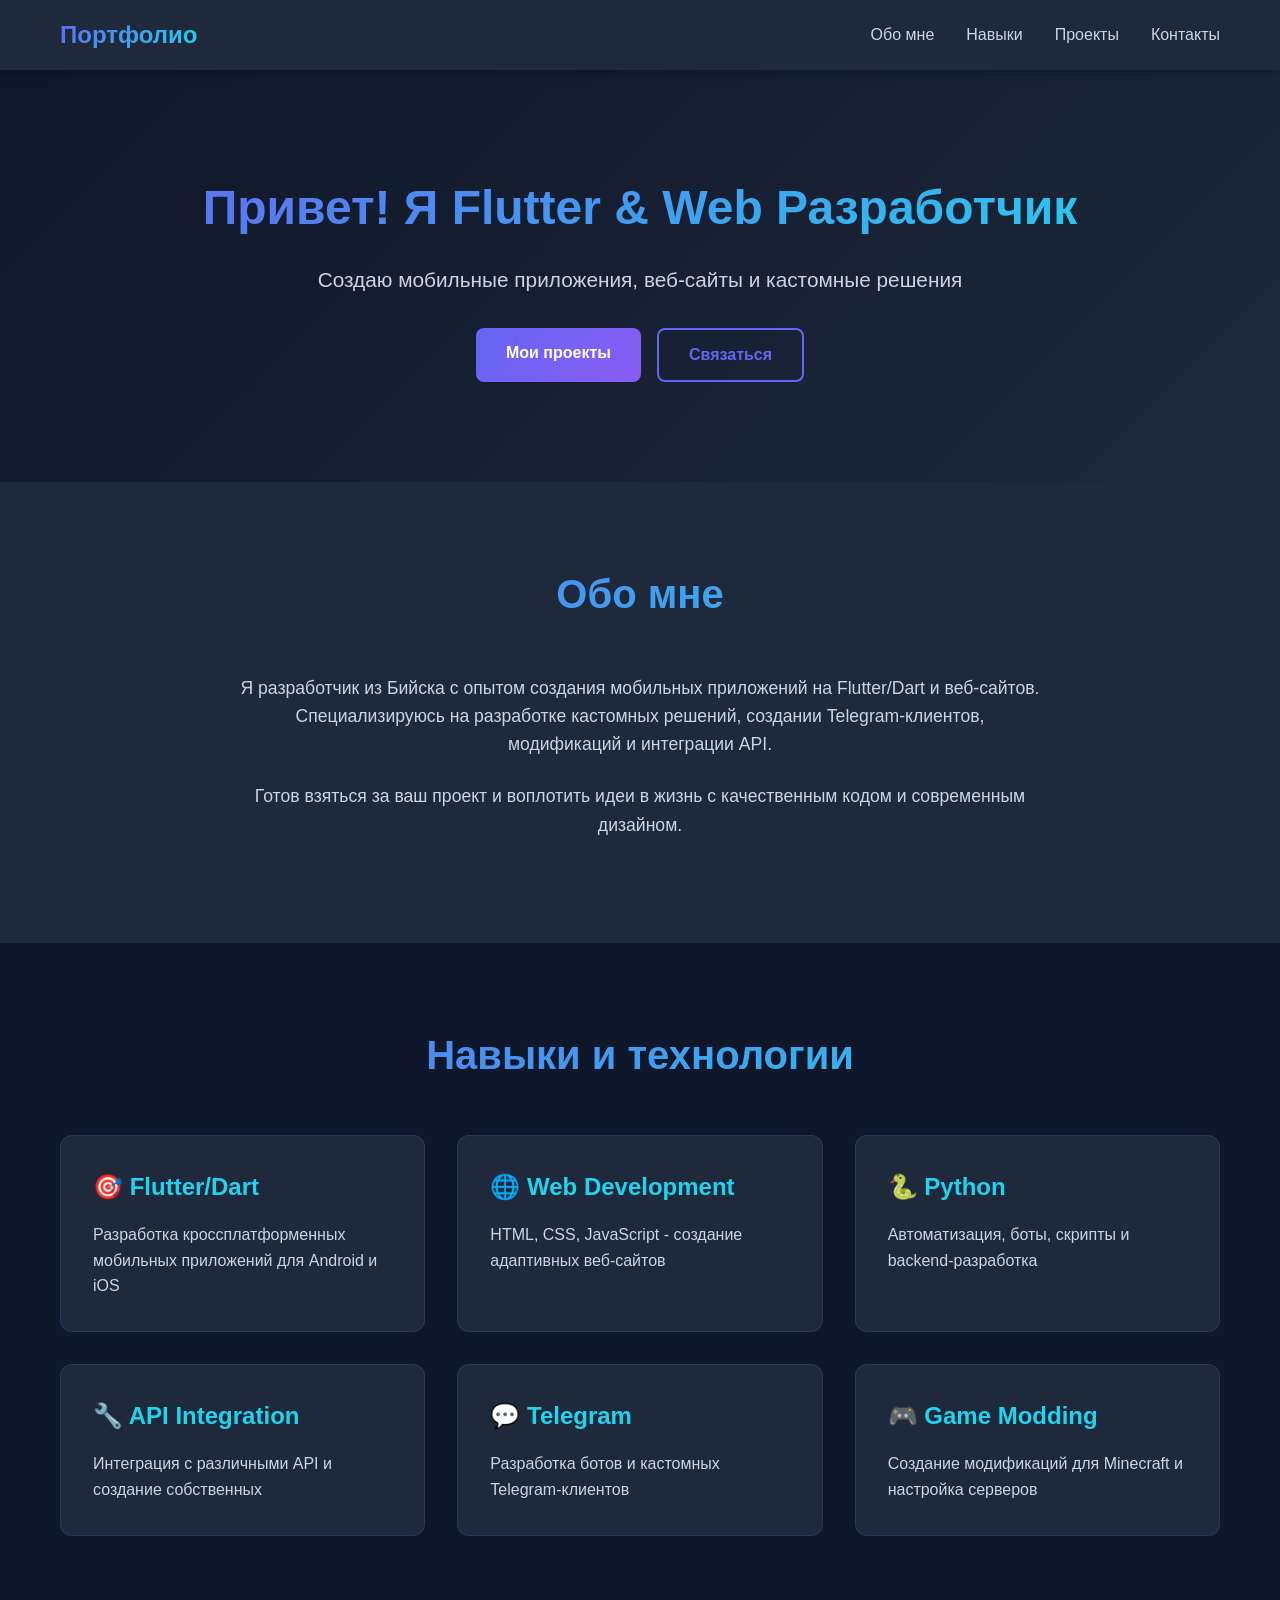
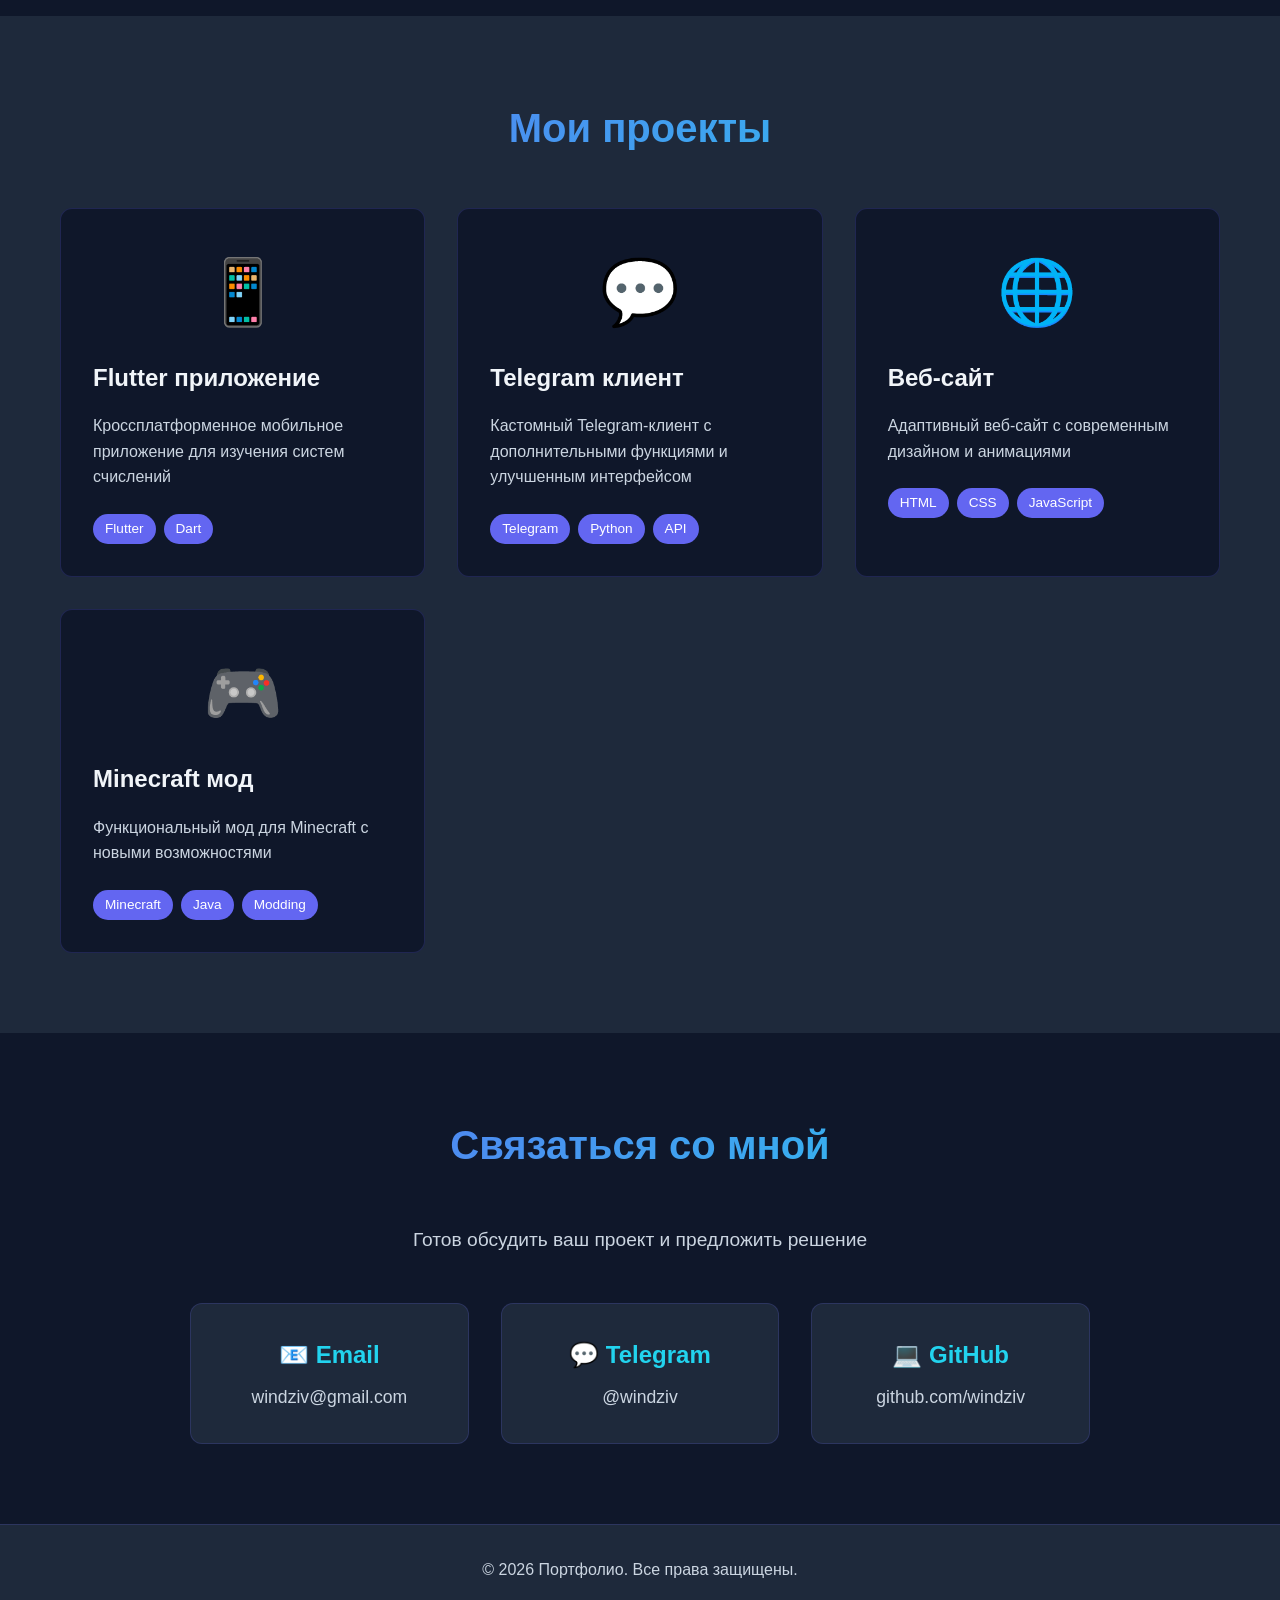
==== index.html @ 10c759fd "upload files" ====
<!DOCTYPE html>
<html lang="ru">
<head>
    <meta charset="UTF-8">
    <meta name="viewport" content="width=device-width, initial-scale=1.0">
    <title>Портфолио - Flutter & Web Разработчик</title>
    <link rel="stylesheet" href="styles.css">
</head>
<body>
    <header>
        <nav>
            <div class="container">
                <div class="logo">Портфолио</div>
                <ul class="nav-links">
                    <li><a href="#about">Обо мне</a></li>
                    <li><a href="#skills">Навыки</a></li>
                    <li><a href="#projects">Проекты</a></li>
                    <li><a href="#contact">Контакты</a></li>
                </ul>
            </div>
        </nav>
    </header>

    <section class="hero">
        <div class="container">
            <h1>Привет! Я Flutter & Web Разработчик</h1>
            <p class="subtitle">Создаю мобильные приложения, веб-сайты и кастомные решения</p>
            <div class="cta-buttons">
                <a href="#projects" class="btn btn-primary">Мои проекты</a>
                <a href="#contact" class="btn btn-secondary">Связаться</a>
            </div>
        </div>
    </section>

    <section id="about" class="about">
        <div class="container">
            <h2>Обо мне</h2>
            <p>Я разработчик из Бийска с опытом создания мобильных приложений на Flutter/Dart и веб-сайтов. 
            Специализируюсь на разработке кастомных решений, создании Telegram-клиентов, модификаций и интеграции API.</p>
            <p>Готов взяться за ваш проект и воплотить идеи в жизнь с качественным кодом и современным дизайном.</p>
        </div>
    </section>

    <section id="skills" class="skills">
        <div class="container">
            <h2>Навыки и технологии</h2>
            <div class="skills-grid">
                <div class="skill-card">
                    <h3>🎯 Flutter/Dart</h3>
                    <p>Разработка кроссплатформенных мобильных приложений для Android и iOS</p>
                </div>
                <div class="skill-card">
                    <h3>🌐 Web Development</h3>
                    <p>HTML, CSS, JavaScript - создание адаптивных веб-сайтов</p>
                </div>
                <div class="skill-card">
                    <h3>🐍 Python</h3>
                    <p>Автоматизация, боты, скрипты и backend-разработка</p>
                </div>
                <div class="skill-card">
                    <h3>🔧 API Integration</h3>
                    <p>Интеграция с различными API и создание собственных</p>
                </div>
                <div class="skill-card">
                    <h3>💬 Telegram</h3>
                    <p>Разработка ботов и кастомных Telegram-клиентов</p>
                </div>
                <div class="skill-card">
                    <h3>🎮 Game Modding</h3>
                    <p>Создание модификаций для Minecraft и настройка серверов</p>
                </div>
            </div>
        </div>
    </section>

    <section id="projects" class="projects">
        <div class="container">
            <h2>Мои проекты</h2>
            <div class="projects-grid">
                <div class="project-card">
                    <div class="project-image">📱</div>
                    <h3>Flutter приложение</h3>
                    <p>Кроссплатформенное мобильное приложение для изучения систем счислений</p>
                    <div class="project-tags">
                        <span>Flutter</span>
                        <span>Dart</span>
                    </div>
                </div>
                <div class="project-card">
                    <div class="project-image">💬</div>
                    <h3>Telegram клиент</h3>
                    <p>Кастомный Telegram-клиент с дополнительными функциями и улучшенным интерфейсом</p>
                    <div class="project-tags">
                        <span>Telegram</span>
                        <span>Python</span>
                        <span>API</span>
                    </div>
                </div>
                <div class="project-card">
                    <div class="project-image">🌐</div>
                    <h3>Веб-сайт</h3>
                    <p>Адаптивный веб-сайт с современным дизайном и анимациями</p>
                    <div class="project-tags">
                        <span>HTML</span>
                        <span>CSS</span>
                        <span>JavaScript</span>
                    </div>
                </div>
                <div class="project-card">
                    <div class="project-image">🎮</div>
                    <h3>Minecraft мод</h3>
                    <p>Функциональный мод для Minecraft с новыми возможностями</p>
                    <div class="project-tags">
                        <span>Minecraft</span>
                        <span>Java</span>
                        <span>Modding</span>
                    </div>
                </div>
            </div>
        </div>
    </section>

    <section id="contact" class="contact">
        <div class="container">
            <h2>Связаться со мной</h2>
            <p class="contact-subtitle">Готов обсудить ваш проект и предложить решение</p>
            <div class="contact-info">
                <div class="contact-item">
                    <h3>📧 Email</h3>
                    <p>windziv@gmail.com</p>
                </div>
                <div class="contact-item">
                    <h3>💬 Telegram</h3>
                    <p>@windziv</p>
                </div>
                <div class="contact-item">
                    <h3>💻 GitHub</h3>
                    <p>github.com/windziv</p>
                </div>
            </div>
        </div>
    </section>

    <footer>
        <div class="container">
            <p>&copy; 2026 Портфолио. Все права защищены.</p>
        </div>
    </footer>

    <script src="script.js"></script>
</body>
</html>
---- styles.css ----
* {
    margin: 0;
    padding: 0;
    box-sizing: border-box;
}

:root {
    --primary-color: #6366f1;
    --secondary-color: #8b5cf6;
    --dark-bg: #0f172a;
    --light-bg: #1e293b;
    --text-primary: #f1f5f9;
    --text-secondary: #cbd5e1;
    --accent: #22d3ee;
}

body {
    font-family: 'Segoe UI', Tahoma, Geneva, Verdana, sans-serif;
    background-color: var(--dark-bg);
    color: var(--text-primary);
    line-height: 1.6;
}

.container {
    max-width: 1200px;
    margin: 0 auto;
    padding: 0 20px;
}

header {
    background-color: var(--light-bg);
    position: sticky;
    top: 0;
    z-index: 1000;
    box-shadow: 0 2px 10px rgba(0, 0, 0, 0.3);
}

nav .container {
    display: flex;
    justify-content: space-between;
    align-items: center;
    padding: 1rem 20px;
}

.logo {
    font-size: 1.5rem;
    font-weight: bold;
    background: linear-gradient(135deg, var(--primary-color), var(--accent));
    -webkit-background-clip: text;
    -webkit-text-fill-color: transparent;
    background-clip: text;
}

.nav-links {
    display: flex;
    list-style: none;
    gap: 2rem;
}

.nav-links a {
    color: var(--text-secondary);
    text-decoration: none;
    transition: color 0.3s;
    font-weight: 500;
}

.nav-links a:hover {
    color: var(--accent);
}

.hero {
    padding: 100px 0;
    text-align: center;
    background: linear-gradient(135deg, var(--dark-bg) 0%, var(--light-bg) 100%);
}

.hero h1 {
    font-size: 3rem;
    margin-bottom: 1rem;
    background: linear-gradient(135deg, var(--primary-color), var(--accent));
    -webkit-background-clip: text;
    -webkit-text-fill-color: transparent;
    background-clip: text;
}

.subtitle {
    font-size: 1.3rem;
    color: var(--text-secondary);
    margin-bottom: 2rem;
}

.cta-buttons {
    display: flex;
    gap: 1rem;
    justify-content: center;
    flex-wrap: wrap;
}

.btn {
    padding: 12px 30px;
    border-radius: 8px;
    text-decoration: none;
    font-weight: 600;
    transition: all 0.3s;
    display: inline-block;
}

.btn-primary {
    background: linear-gradient(135deg, var(--primary-color), var(--secondary-color));
    color: white;
}

.btn-primary:hover {
    transform: translateY(-2px);
    box-shadow: 0 10px 25px rgba(99, 102, 241, 0.4);
}

.btn-secondary {
    border: 2px solid var(--primary-color);
    color: var(--primary-color);
}

.btn-secondary:hover {
    background-color: var(--primary-color);
    color: white;
}

section {
    padding: 80px 0;
}

section h2 {
    font-size: 2.5rem;
    text-align: center;
    margin-bottom: 3rem;
    background: linear-gradient(135deg, var(--primary-color), var(--accent));
    -webkit-background-clip: text;
    -webkit-text-fill-color: transparent;
    background-clip: text;
}

.about {
    background-color: var(--light-bg);
}

.about p {
    max-width: 800px;
    margin: 0 auto 1.5rem;
    font-size: 1.1rem;
    color: var(--text-secondary);
    text-align: center;
}

.skills-grid {
    display: grid;
    grid-template-columns: repeat(auto-fit, minmax(300px, 1fr));
    gap: 2rem;
}

.skill-card {
    background-color: var(--light-bg);
    padding: 2rem;
    border-radius: 12px;
    transition: transform 0.3s, box-shadow 0.3s;
    border: 1px solid rgba(99, 102, 241, 0.2);
}

.skill-card:hover {
    transform: translateY(-5px);
    box-shadow: 0 10px 30px rgba(99, 102, 241, 0.3);
}

.skill-card h3 {
    font-size: 1.5rem;
    margin-bottom: 1rem;
    color: var(--accent);
}

.skill-card p {
    color: var(--text-secondary);
}

.projects {
    background-color: var(--light-bg);
}

.projects-grid {
    display: grid;
    grid-template-columns: repeat(auto-fit, minmax(280px, 1fr));
    gap: 2rem;
}

.project-card {
    background-color: var(--dark-bg);
    border-radius: 12px;
    padding: 2rem;
    transition: transform 0.3s, box-shadow 0.3s;
    border: 1px solid rgba(99, 102, 241, 0.2);
}

.project-card:hover {
    transform: translateY(-5px);
    box-shadow: 0 15px 40px rgba(139, 92, 246, 0.4);
}

.project-image {
    font-size: 4rem;
    text-align: center;
    margin-bottom: 1rem;
}

.project-card h3 {
    font-size: 1.5rem;
    margin-bottom: 1rem;
    color: var(--text-primary);
}

.project-card p {
    color: var(--text-secondary);
    margin-bottom: 1.5rem;
}

.project-tags {
    display: flex;
    gap: 0.5rem;
    flex-wrap: wrap;
}

.project-tags span {
    background-color: var(--primary-color);
    color: white;
    padding: 4px 12px;
    border-radius: 20px;
    font-size: 0.85rem;
}

.contact-subtitle {
    text-align: center;
    color: var(--text-secondary);
    margin-bottom: 3rem;
    font-size: 1.2rem;
}

.contact-info {
    display: grid;
    grid-template-columns: repeat(auto-fit, minmax(250px, 1fr));
    gap: 2rem;
    max-width: 900px;
    margin: 0 auto;
}

.contact-item {
    background-color: var(--light-bg);
    padding: 2rem;
    border-radius: 12px;
    text-align: center;
    border: 1px solid rgba(99, 102, 241, 0.2);
}

.contact-item h3 {
    font-size: 1.5rem;
    margin-bottom: 0.5rem;
    color: var(--accent);
}

.contact-item p {
    color: var(--text-secondary);
    font-size: 1.1rem;
}

footer {
    background-color: var(--light-bg);
    padding: 2rem 0;
    text-align: center;
    border-top: 1px solid rgba(99, 102, 241, 0.2);
}

footer p {
    color: var(--text-secondary);
}

@media (max-width: 768px) {
    .hero h1 {
        font-size: 2rem;
    }
    
    .subtitle {
        font-size: 1.1rem;
    }
    
    .nav-links {
        gap: 1rem;
        font-size: 0.9rem;
    }
    
    section h2 {
        font-size: 2rem;
    }
    
    .skills-grid,
    .projects-grid {
        grid-template-columns: 1fr;
    }
}
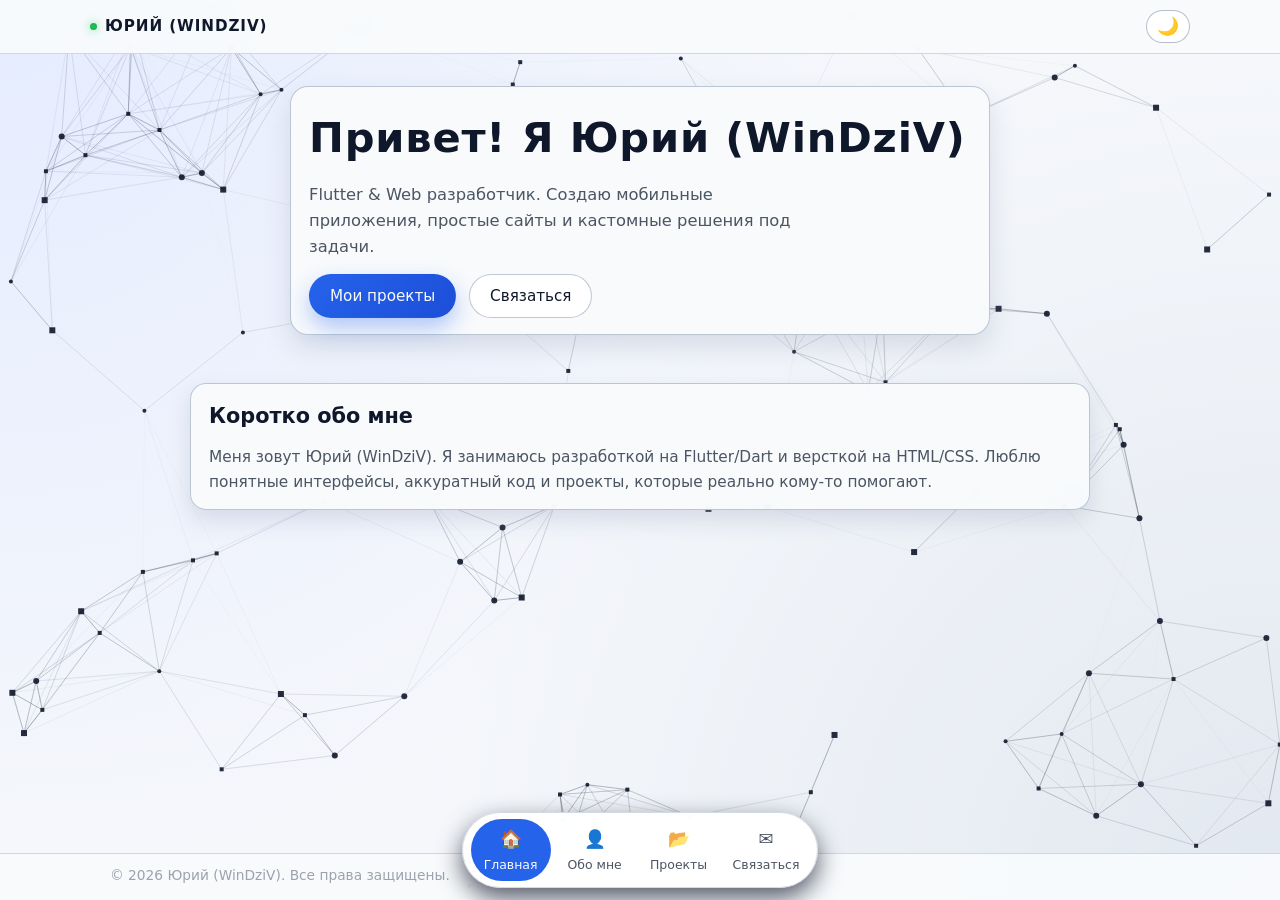
==== commit 3c803f4a: "upload prefinal" ====
--- a/index.html
+++ b/index.html
@@ -1,152 +1,79 @@
 <!DOCTYPE html>
-<html lang="ru">
+<html lang="ru" data-theme="light">
 <head>
     <meta charset="UTF-8">
     <meta name="viewport" content="width=device-width, initial-scale=1.0">
-    <title>Портфолио - Flutter & Web Разработчик</title>
+    <title>Юрий (WinDziV) — Главная</title>
     <link rel="stylesheet" href="styles.css">
 </head>
-<body>
-    <header>
-        <nav>
-            <div class="container">
-                <div class="logo">Портфолио</div>
-                <ul class="nav-links">
-                    <li><a href="#about">Обо мне</a></li>
-                    <li><a href="#skills">Навыки</a></li>
-                    <li><a href="#projects">Проекты</a></li>
-                    <li><a href="#contact">Контакты</a></li>
-                </ul>
-            </div>
-        </nav>
+<body class="page-transition">
+
+<canvas id="bg-particles"></canvas>
+<div class="page">
+
+    <header class="topbar">
+        <div class="topbar-inner container">
+            <div class="logo">Юрий (WinDziV)</div>
+            <button class="theme-toggle" id="theme-toggle" aria-label="Переключить тему">
+                <span class="theme-toggle-icon" aria-hidden="true">🌙</span>
+            </button>
+        </div>
     </header>
 
-    <section class="hero">
-        <div class="container">
-            <h1>Привет! Я Flutter & Web Разработчик</h1>
-            <p class="subtitle">Создаю мобильные приложения, веб-сайты и кастомные решения</p>
-            <div class="cta-buttons">
-                <a href="#projects" class="btn btn-primary">Мои проекты</a>
-                <a href="#contact" class="btn btn-secondary">Связаться</a>
-            </div>
-        </div>
-    </section>
-
-    <section id="about" class="about">
-        <div class="container">
-            <h2>Обо мне</h2>
-            <p>Я разработчик из Бийска с опытом создания мобильных приложений на Flutter/Dart и веб-сайтов. 
-            Специализируюсь на разработке кастомных решений, создании Telegram-клиентов, модификаций и интеграции API.</p>
-            <p>Готов взяться за ваш проект и воплотить идеи в жизнь с качественным кодом и современным дизайном.</p>
-        </div>
-    </section>
-
-    <section id="skills" class="skills">
-        <div class="container">
-            <h2>Навыки и технологии</h2>
-            <div class="skills-grid">
-                <div class="skill-card">
-                    <h3>🎯 Flutter/Dart</h3>
-                    <p>Разработка кроссплатформенных мобильных приложений для Android и iOS</p>
-                </div>
-                <div class="skill-card">
-                    <h3>🌐 Web Development</h3>
-                    <p>HTML, CSS, JavaScript - создание адаптивных веб-сайтов</p>
-                </div>
-                <div class="skill-card">
-                    <h3>🐍 Python</h3>
-                    <p>Автоматизация, боты, скрипты и backend-разработка</p>
-                </div>
-                <div class="skill-card">
-                    <h3>🔧 API Integration</h3>
-                    <p>Интеграция с различными API и создание собственных</p>
-                </div>
-                <div class="skill-card">
-                    <h3>💬 Telegram</h3>
-                    <p>Разработка ботов и кастомных Telegram-клиентов</p>
-                </div>
-                <div class="skill-card">
-                    <h3>🎮 Game Modding</h3>
-                    <p>Создание модификаций для Minecraft и настройка серверов</p>
+    <main class="main">
+        <section class="hero">
+            <div class="container">
+                <h1>Привет! Я Юрий (WinDziV)</h1>
+                <p class="subtitle">
+                    Flutter & Web разработчик. Создаю мобильные приложения, простые сайты и кастомные решения под задачи.
+                </p>
+                <div class="cta-buttons">
+                    <a href="projects.html" class="btn btn-primary">Мои проекты</a>
+                    <a href="contact.html" class="btn btn-secondary">Связаться</a>
                 </div>
             </div>
-        </div>
-    </section>
+        </section>
 
-    <section id="projects" class="projects">
+        <section class="about-section">
+            <div class="container">
+                <h2>Коротко обо мне</h2>
+                <p>
+                    Меня зовут Юрий (WinDziV). Я занимаюсь разработкой на Flutter/Dart и версткой на HTML/CSS.
+                    Люблю понятные интерфейсы, аккуратный код и проекты, которые реально кому‑то помогают.
+                </p>
+            </div>
+        </section>
+    </main>
+
+    <footer class="footer">
         <div class="container">
-            <h2>Мои проекты</h2>
-            <div class="projects-grid">
-                <div class="project-card">
-                    <div class="project-image">📱</div>
-                    <h3>Flutter приложение</h3>
-                    <p>Кроссплатформенное мобильное приложение для изучения систем счислений</p>
-                    <div class="project-tags">
-                        <span>Flutter</span>
-                        <span>Dart</span>
-                    </div>
-                </div>
-                <div class="project-card">
-                    <div class="project-image">💬</div>
-                    <h3>Telegram клиент</h3>
-                    <p>Кастомный Telegram-клиент с дополнительными функциями и улучшенным интерфейсом</p>
-                    <div class="project-tags">
-                        <span>Telegram</span>
-                        <span>Python</span>
-                        <span>API</span>
-                    </div>
-                </div>
-                <div class="project-card">
-                    <div class="project-image">🌐</div>
-                    <h3>Веб-сайт</h3>
-                    <p>Адаптивный веб-сайт с современным дизайном и анимациями</p>
-                    <div class="project-tags">
-                        <span>HTML</span>
-                        <span>CSS</span>
-                        <span>JavaScript</span>
-                    </div>
-                </div>
-                <div class="project-card">
-                    <div class="project-image">🎮</div>
-                    <h3>Minecraft мод</h3>
-                    <p>Функциональный мод для Minecraft с новыми возможностями</p>
-                    <div class="project-tags">
-                        <span>Minecraft</span>
-                        <span>Java</span>
-                        <span>Modding</span>
-                    </div>
-                </div>
-            </div>
-        </div>
-    </section>
-
-    <section id="contact" class="contact">
-        <div class="container">
-            <h2>Связаться со мной</h2>
-            <p class="contact-subtitle">Готов обсудить ваш проект и предложить решение</p>
-            <div class="contact-info">
-                <div class="contact-item">
-                    <h3>📧 Email</h3>
-                    <p>windziv@gmail.com</p>
-                </div>
-                <div class="contact-item">
-                    <h3>💬 Telegram</h3>
-                    <p>@windziv</p>
-                </div>
-                <div class="contact-item">
-                    <h3>💻 GitHub</h3>
-                    <p>github.com/windziv</p>
-                </div>
-            </div>
-        </div>
-    </section>
-
-    <footer>
-        <div class="container">
-            <p>&copy; 2026 Портфолио. Все права защищены.</p>
+            <p>&copy; 2026 Юрий (WinDziV). Все права защищены.</p>
         </div>
     </footer>
 
-    <script src="script.js"></script>
+    <nav class="bottom-nav">
+        <div class="bottom-nav-inner">
+            <a href="index.html" class="bottom-nav-item bottom-nav-active">
+                <span class="bottom-nav-icon">🏠</span>
+                <span class="bottom-nav-label">Главная</span>
+            </a>
+            <a href="about.html" class="bottom-nav-item">
+                <span class="bottom-nav-icon">👤</span>
+                <span class="bottom-nav-label">Обо мне</span>
+            </a>
+            <a href="projects.html" class="bottom-nav-item">
+                <span class="bottom-nav-icon">📂</span>
+                <span class="bottom-nav-label">Проекты</span>
+            </a>
+            <a href="contact.html" class="bottom-nav-item">
+                <span class="bottom-nav-icon">✉️</span>
+                <span class="bottom-nav-label">Связаться</span>
+            </a>
+        </div>
+    </nav>
+
+</div>
+
+<script src="script.js"></script>
 </body>
 </html>
--- a/styles.css
+++ b/styles.css
@@ -1,304 +1,551 @@
+/* Сброс и базовые настройки */
 * {
     margin: 0;
     padding: 0;
     box-sizing: border-box;
 }
 
+/* ===== ТЕМЫ ===== */
+
 :root {
-    --primary-color: #6366f1;
-    --secondary-color: #8b5cf6;
-    --dark-bg: #0f172a;
-    --light-bg: #1e293b;
-    --text-primary: #f1f5f9;
-    --text-secondary: #cbd5e1;
-    --accent: #22d3ee;
+    --bg-main: #020617;
+    --bg-card: rgba(15, 23, 42, 0.96);
+    --bg-chip: rgba(30, 64, 175, 0.45);
+
+    --bg-bottom-nav: rgba(15, 23, 42, 0.96);
+
+    --border-subtle: rgba(51, 65, 85, 0.9);
+
+    --text-primary: #e5e7eb;
+    --text-secondary: #9ca3af;
+    --text-muted: #6b7280;
+
+    --accent: #4f46e5;
+    --accent-soft: rgba(79, 70, 229, 0.18);
+    --accent-strong: #22d3ee;
+}
+
+:root[data-theme="light"] {
+    --bg-main: #f5f7fb;
+    --bg-card: #ffffff;
+    --bg-chip: #e0ebff;
+
+    --bg-bottom-nav: rgba(255, 255, 255, 0.96);
+
+    --border-subtle: rgba(148, 163, 184, 0.4);
+
+    --text-primary: #0f172a;
+    --text-secondary: #4b5563;
+    --text-muted: #9ca3af;
+
+    --accent: #2563eb;
+    --accent-soft: #dbeafe;
+    --accent-strong: #f97316;
 }
 
 body {
-    font-family: 'Segoe UI', Tahoma, Geneva, Verdana, sans-serif;
-    background-color: var(--dark-bg);
+    font-family: system-ui, -apple-system, BlinkMacSystemFont, "Segoe UI", sans-serif;
     color: var(--text-primary);
     line-height: 1.6;
-}
+    min-height: 100vh;
+    background:
+        radial-gradient(circle at top left, rgba(37, 99, 235, 0.28), transparent 55%),
+        radial-gradient(circle at bottom right, rgba(236, 72, 153, 0.25), transparent 55%),
+        var(--bg-main);
+}
+
+/* Канвас с частицами */
+#bg-particles {
+    position: fixed;
+    inset: 0;
+    width: 100%;
+    height: 100%;
+    display: block;
+    z-index: -3;
+    background: radial-gradient(circle at top left, #020617, #020617 40%, #020617 100%);
+}
+
+/* В светлой теме фон канваса — бело‑серый градиент */
+:root[data-theme="light"] #bg-particles {
+    background:
+        radial-gradient(circle at top left, #e5ecff, transparent 55%),
+        radial-gradient(circle at bottom right, #e2e8f0, transparent 55%),
+        #f5f7fb;
+}
+
+/* Сетка мелких точек поверх фона */
+.page {
+    min-height: 100vh;
+    display: flex;
+    flex-direction: column;
+    position: relative;
+    overflow: hidden;
+}
+
+.page::before {
+    content: "";
+    position: fixed;
+    inset: 0;
+    background-image:
+        radial-gradient(circle, rgba(248, 250, 252, 0.18) 1px, transparent 0),
+        radial-gradient(circle, rgba(15, 23, 42, 0.16) 1px, transparent 0);
+    background-size: 120px 120px, 180px 180px;
+    background-position: 0 0, 60px 90px;
+    opacity: 0.25;
+    mix-blend-mode: soft-light;
+    pointer-events: none;
+    z-index: -2;
+}
+
+
+/* ===== ПЛАВНЫЙ FADE ПЕРЕХОД МЕЖДУ СТРАНИЦАМИ ===== */
+
+body.page-transition {
+    opacity: 0;
+    transition: opacity 0.28s ease-in-out;
+}
+
+body.page-transition.page-transition-visible {
+    opacity: 1;
+}
+
+body.page-transition.page-transition-fadeout {
+    opacity: 0;
+}
+
+/* ===== КОНТЕЙНЕР ===== */
 
 .container {
-    max-width: 1200px;
+    max-width: 1100px;
     margin: 0 auto;
     padding: 0 20px;
 }
 
-header {
-    background-color: var(--light-bg);
+/* ===== ВЕРХНЯЯ ПАНЕЛЬ ===== */
+
+.topbar {
     position: sticky;
     top: 0;
-    z-index: 1000;
-    box-shadow: 0 2px 10px rgba(0, 0, 0, 0.3);
-}
-
-nav .container {
-    display: flex;
+    z-index: 20;
+    background: rgba(15, 23, 42, 0.9);
+    border-bottom: 1px solid var(--border-subtle);
+    backdrop-filter: blur(10px);
+}
+
+:root[data-theme="light"] .topbar {
+    background: rgba(248, 250, 252, 0.96);
+}
+
+.topbar-inner {
+    display: flex;
+    align-items: center;
     justify-content: space-between;
+    padding: 10px 0;
+}
+
+.logo {
+    font-weight: 700;
+    letter-spacing: 0.06em;
+    font-size: 0.95rem;
+    text-transform: uppercase;
+    color: var(--text-primary);
+}
+
+.logo::before {
+    content: "";
+    display: inline-block;
+    width: 7px;
+    height: 7px;
+    border-radius: 999px;
+    margin-right: 8px;
+    background: radial-gradient(circle, #22c55e, #16a34a);
+    box-shadow: 0 0 10px rgba(34, 197, 94, 0.7);
+    vertical-align: middle;
+}
+
+/* Переключатель темы */
+
+.theme-toggle {
+    border-radius: 999px;
+    border: 1px solid rgba(148, 163, 184, 0.7);
+    background: rgba(15, 23, 42, 0.95);
+    padding: 5px 10px;
+    cursor: pointer;
+    display: inline-flex;
     align-items: center;
-    padding: 1rem 20px;
-}
-
-.logo {
-    font-size: 1.5rem;
-    font-weight: bold;
-    background: linear-gradient(135deg, var(--primary-color), var(--accent));
-    -webkit-background-clip: text;
-    -webkit-text-fill-color: transparent;
-    background-clip: text;
-}
-
-.nav-links {
-    display: flex;
-    list-style: none;
-    gap: 2rem;
-}
-
-.nav-links a {
+    justify-content: center;
+    color: #e5e7eb;
+    font-size: 0.9rem;
+    transition: background 0.12s ease, border-color 0.12s ease,
+                transform 0.12s ease, box-shadow 0.12s ease;
+}
+
+.theme-toggle:hover {
+    background: rgba(30, 64, 175, 0.9);
+    border-color: var(--accent);
+    box-shadow: 0 6px 16px rgba(15, 23, 42, 0.7);
+    transform: translateY(-1px);
+}
+
+.theme-toggle-icon {
+    font-size: 1.1rem;
+}
+
+:root[data-theme="light"] .theme-toggle {
+    background: #ffffff;
+    color: #0f172a;
+}
+
+/* ===== ОСНОВНОЙ КОНТЕНТ ===== */
+
+.main {
+    flex: 1;
+    padding-bottom: 80px;
+}
+
+.hero {
+    padding: 32px 0 24px;
+}
+
+.hero .container {
+    max-width: 700px;
+    background: rgba(15, 23, 42, 0.9);
+    border-radius: 18px;
+    padding: 18px 18px 16px;
+    border: 1px solid rgba(148, 163, 184, 0.6);
+    backdrop-filter: blur(14px);
+    box-shadow: 0 14px 32px rgba(15, 23, 42, 0.75);
+}
+
+:root[data-theme="light"] .hero .container {
+    background: rgba(248, 250, 252, 0.96);
+    box-shadow: 0 12px 26px rgba(148, 163, 184, 0.3);
+}
+
+.hero h1 {
+    font-size: clamp(2rem, 3vw + 0.8rem, 2.6rem);
+    font-weight: 700;
+    letter-spacing: 0.02em;
+    margin-bottom: 10px;
+}
+
+.hero .subtitle {
+    max-width: 520px;
+    font-size: 1.02rem;
     color: var(--text-secondary);
+}
+
+.cta-buttons {
+    display: flex;
+    flex-wrap: wrap;
+    gap: 0.8rem;
+    margin-top: 14px;
+}
+
+/* Кнопки */
+
+.btn {
+    border-radius: 999px;
+    padding: 9px 20px;
+    font-size: 0.95rem;
+    font-weight: 500;
+    border: 1px solid transparent;
+    cursor: pointer;
     text-decoration: none;
-    transition: color 0.3s;
-    font-weight: 500;
-}
-
-.nav-links a:hover {
-    color: var(--accent);
-}
-
-.hero {
-    padding: 100px 0;
-    text-align: center;
-    background: linear-gradient(135deg, var(--dark-bg) 0%, var(--light-bg) 100%);
-}
-
-.hero h1 {
-    font-size: 3rem;
-    margin-bottom: 1rem;
-    background: linear-gradient(135deg, var(--primary-color), var(--accent));
-    -webkit-background-clip: text;
-    -webkit-text-fill-color: transparent;
-    background-clip: text;
-}
-
-.subtitle {
+    display: inline-flex;
+    align-items: center;
+    gap: 6px;
+    transition: background 0.12s ease, color 0.12s ease, transform 0.12s ease,
+                box-shadow 0.12s ease, border-color 0.12s ease;
+}
+
+.btn-primary {
+    background: linear-gradient(135deg, #4f46e5, #0ea5e9);
+    color: #f9fafb;
+    box-shadow: 0 10px 22px rgba(37, 99, 235, 0.45);
+}
+
+.btn-primary:hover {
+    transform: translateY(-1px);
+    box-shadow: 0 14px 28px rgba(37, 99, 235, 0.6);
+}
+
+:root[data-theme="light"] .btn-primary {
+    background: linear-gradient(135deg, #2563eb, #1d4ed8);
+    box-shadow: 0 10px 22px rgba(37, 99, 235, 0.35);
+}
+
+.btn-secondary {
+    background: transparent;
+    color: var(--text-primary);
+    border-color: rgba(148, 163, 184, 0.6);
+}
+
+.btn-secondary:hover {
+    border-color: var(--accent);
+    background: rgba(15, 23, 42, 0.85);
+}
+
+:root[data-theme="light"] .btn-secondary {
+    background: #ffffff;
+}
+
+:root[data-theme="light"] .btn-secondary:hover {
+    background: #eef2ff;
+}
+
+/* Секции */
+
+.about-section,
+.projects-section,
+.contact-section {
+    padding: 24px 0;
+}
+
+.about-section .container,
+.projects-section .container,
+.contact-section .container {
+    max-width: 900px;
+    background: rgba(15, 23, 42, 0.9);
+    border-radius: 16px;
+    padding: 16px 18px 14px;
+    border: 1px solid rgba(148, 163, 184, 0.6);
+    backdrop-filter: blur(10px);
+    box-shadow: 0 12px 28px rgba(15, 23, 42, 0.75);
+}
+
+:root[data-theme="light"] .about-section .container,
+:root[data-theme="light"] .projects-section .container,
+:root[data-theme="light"] .contact-section .container {
+    background: rgba(248, 250, 252, 0.96);
+    box-shadow: 0 10px 22px rgba(148, 163, 184, 0.3);
+}
+
+.about-section h2,
+.projects-section h2,
+.contact-section h2 {
     font-size: 1.3rem;
+    margin-bottom: 12px;
+}
+
+.about-section p {
+    font-size: 0.96rem;
     color: var(--text-secondary);
-    margin-bottom: 2rem;
-}
-
-.cta-buttons {
-    display: flex;
-    gap: 1rem;
-    justify-content: center;
-    flex-wrap: wrap;
-}
-
-.btn {
-    padding: 12px 30px;
-    border-radius: 8px;
-    text-decoration: none;
-    font-weight: 600;
-    transition: all 0.3s;
-    display: inline-block;
-}
-
-.btn-primary {
-    background: linear-gradient(135deg, var(--primary-color), var(--secondary-color));
-    color: white;
-}
-
-.btn-primary:hover {
-    transform: translateY(-2px);
-    box-shadow: 0 10px 25px rgba(99, 102, 241, 0.4);
-}
-
-.btn-secondary {
-    border: 2px solid var(--primary-color);
-    color: var(--primary-color);
-}
-
-.btn-secondary:hover {
-    background-color: var(--primary-color);
-    color: white;
-}
-
-section {
-    padding: 80px 0;
-}
-
-section h2 {
-    font-size: 2.5rem;
-    text-align: center;
-    margin-bottom: 3rem;
-    background: linear-gradient(135deg, var(--primary-color), var(--accent));
-    -webkit-background-clip: text;
-    -webkit-text-fill-color: transparent;
-    background-clip: text;
-}
-
-.about {
-    background-color: var(--light-bg);
-}
-
-.about p {
-    max-width: 800px;
-    margin: 0 auto 1.5rem;
-    font-size: 1.1rem;
-    color: var(--text-secondary);
-    text-align: center;
-}
-
-.skills-grid {
-    display: grid;
-    grid-template-columns: repeat(auto-fit, minmax(300px, 1fr));
-    gap: 2rem;
-}
-
-.skill-card {
-    background-color: var(--light-bg);
-    padding: 2rem;
-    border-radius: 12px;
-    transition: transform 0.3s, box-shadow 0.3s;
-    border: 1px solid rgba(99, 102, 241, 0.2);
-}
-
-.skill-card:hover {
-    transform: translateY(-5px);
-    box-shadow: 0 10px 30px rgba(99, 102, 241, 0.3);
-}
-
-.skill-card h3 {
-    font-size: 1.5rem;
-    margin-bottom: 1rem;
-    color: var(--accent);
-}
-
-.skill-card p {
-    color: var(--text-secondary);
-}
-
-.projects {
-    background-color: var(--light-bg);
-}
+}
+
+/* Проекты — панели */
 
 .projects-grid {
     display: grid;
-    grid-template-columns: repeat(auto-fit, minmax(280px, 1fr));
-    gap: 2rem;
-}
-
-.project-card {
-    background-color: var(--dark-bg);
-    border-radius: 12px;
-    padding: 2rem;
-    transition: transform 0.3s, box-shadow 0.3s;
-    border: 1px solid rgba(99, 102, 241, 0.2);
-}
-
-.project-card:hover {
-    transform: translateY(-5px);
-    box-shadow: 0 15px 40px rgba(139, 92, 246, 0.4);
-}
-
-.project-image {
-    font-size: 4rem;
-    text-align: center;
-    margin-bottom: 1rem;
-}
-
-.project-card h3 {
-    font-size: 1.5rem;
-    margin-bottom: 1rem;
-    color: var(--text-primary);
-}
-
-.project-card p {
+    grid-template-columns: repeat(auto-fit, minmax(260px, 1fr));
+    gap: 14px;
+    margin-top: 8px;
+}
+
+.project-panel {
+    background: var(--bg-card);
+    border-radius: 16px;
+    padding: 14px 14px 12px;
+    border: 1px solid var(--border-subtle);
+    box-shadow: 0 8px 20px rgba(15, 23, 42, 0.8);
+    transition: transform 0.12s ease, box-shadow 0.12s ease, border-color 0.12s ease;
+}
+
+:root[data-theme="light"] .project-panel {
+    box-shadow: 0 8px 20px rgba(148, 163, 184, 0.25);
+}
+
+.project-panel:hover {
+    transform: translateY(-2px);
+    box-shadow: 0 14px 28px rgba(15, 23, 42, 0.9);
+    border-color: rgba(129, 140, 248, 0.9);
+}
+
+.project-panel-header {
+    display: flex;
+    align-items: center;
+    gap: 8px;
+    margin-bottom: 6px;
+}
+
+.project-icon {
+    font-size: 1.4rem;
+}
+
+.project-panel h3 {
+    font-size: 1rem;
+}
+
+.project-desc {
+    font-size: 0.9rem;
     color: var(--text-secondary);
-    margin-bottom: 1.5rem;
+    margin-bottom: 8px;
 }
 
 .project-tags {
     display: flex;
-    gap: 0.5rem;
     flex-wrap: wrap;
+    gap: 6px;
 }
 
 .project-tags span {
-    background-color: var(--primary-color);
-    color: white;
-    padding: 4px 12px;
-    border-radius: 20px;
-    font-size: 0.85rem;
-}
+    font-size: 0.78rem;
+    padding: 3px 9px;
+    border-radius: 999px;
+    background: var(--bg-chip);
+    color: #e5e7eb;
+    border: 1px solid rgba(129, 140, 248, 0.7);
+}
+
+:root[data-theme="light"] .project-tags span {
+    color: #1e3a8a;
+}
+
+/* Контакты */
 
 .contact-subtitle {
-    text-align: center;
+    font-size: 0.96rem;
     color: var(--text-secondary);
-    margin-bottom: 3rem;
-    font-size: 1.2rem;
-}
-
-.contact-info {
+    margin-bottom: 12px;
+}
+
+.contact-list {
     display: grid;
-    grid-template-columns: repeat(auto-fit, minmax(250px, 1fr));
-    gap: 2rem;
-    max-width: 900px;
-    margin: 0 auto;
+    grid-template-columns: repeat(auto-fit, minmax(230px, 1fr));
+    gap: 12px;
 }
 
 .contact-item {
-    background-color: var(--light-bg);
-    padding: 2rem;
-    border-radius: 12px;
-    text-align: center;
-    border: 1px solid rgba(99, 102, 241, 0.2);
+    background: var(--bg-card);
+    border-radius: 14px;
+    padding: 10px 12px;
+    border: 1px solid var(--border-subtle);
+    box-shadow: 0 8px 20px rgba(15, 23, 42, 0.8);
+    transition: transform 0.12s ease, box-shadow 0.12s ease, border-color 0.12s ease;
+}
+
+:root[data-theme="light"] .contact-item {
+    box-shadow: 0 8px 20px rgba(148, 163, 184, 0.25);
+}
+
+.contact-item:hover {
+    transform: translateY(-2px);
+    box-shadow: 0 14px 28px rgba(15, 23, 42, 0.9);
+    border-color: rgba(129, 140, 248, 0.8);
 }
 
 .contact-item h3 {
-    font-size: 1.5rem;
-    margin-bottom: 0.5rem;
+    font-size: 0.95rem;
+    margin-bottom: 4px;
+}
+
+.contact-item p {
+    font-size: 0.9rem;
+    color: var(--text-secondary);
+}
+
+.contact-item a {
     color: var(--accent);
-}
-
-.contact-item p {
+    text-decoration: none;
+    border-bottom: 1px dashed rgba(37, 99, 235, 0.6);
+    padding-bottom: 1px;
+    transition: color 0.12s ease, border-color 0.12s ease;
+}
+
+:root[data-theme="light"] .contact-item a {
+    color: #2563eb;
+}
+
+.contact-item a:hover {
+    color: #1d4ed8;
+    border-color: rgba(29, 78, 216, 0.9);
+}
+
+/* Footer */
+
+.footer {
+    border-top: 1px solid var(--border-subtle);
+    padding: 10px 0 14px;
+    font-size: 0.86rem;
+    color: var(--text-muted);
+    background: rgba(15, 23, 42, 0.96);
+}
+
+:root[data-theme="light"] .footer {
+    background: rgba(248, 250, 252, 0.96);
+}
+
+/* ===== ПЛАВАЮЩАЯ ДОК‑ПАНЕЛЬ ===== */
+
+.bottom-nav {
+    position: fixed;
+    left: 0;
+    right: 0;
+    bottom: 12px;
+    display: flex;
+    justify-content: center;
+    z-index: 30;
+    pointer-events: none;
+}
+
+.bottom-nav-inner {
+    pointer-events: auto;
+    display: flex;
+    gap: 4px;
+    padding: 6px 8px;
+    border-radius: 999px;
+    background: var(--bg-bottom-nav);
+    box-shadow: 0 10px 24px rgba(15, 23, 42, 0.7);
+    backdrop-filter: blur(14px);
+    border: 1px solid rgba(148, 163, 184, 0.4);
+}
+
+.bottom-nav-item {
+    min-width: 80px;
+    padding: 6px 10px;
+    border-radius: 999px;
+    display: flex;
+    flex-direction: column;
+    align-items: center;
+    justify-content: center;
+    text-decoration: none;
     color: var(--text-secondary);
+    font-size: 0.78rem;
+    transition: background 0.12s ease, color 0.12s ease, transform 0.12s ease;
+}
+
+.bottom-nav-icon {
     font-size: 1.1rem;
 }
 
-footer {
-    background-color: var(--light-bg);
-    padding: 2rem 0;
-    text-align: center;
-    border-top: 1px solid rgba(99, 102, 241, 0.2);
-}
-
-footer p {
-    color: var(--text-secondary);
-}
-
-@media (max-width: 768px) {
-    .hero h1 {
-        font-size: 2rem;
+.bottom-nav-label {
+    margin-top: 2px;
+}
+
+.bottom-nav-item:hover {
+    background: var(--accent-soft);
+    color: var(--accent);
+    transform: translateY(-1px);
+}
+
+/* Активный пункт */
+.bottom-nav-item.bottom-nav-active {
+    background: var(--accent);
+    color: #f9fafb;
+}
+
+/* Адаптив */
+
+@media (max-width: 480px) {
+    .bottom-nav-inner {
+        width: calc(100% - 24px);
+        justify-content: space-between;
     }
-    
-    .subtitle {
-        font-size: 1.1rem;
-    }
-    
-    .nav-links {
-        gap: 1rem;
-        font-size: 0.9rem;
-    }
-    
-    section h2 {
-        font-size: 2rem;
-    }
-    
-    .skills-grid,
-    .projects-grid {
-        grid-template-columns: 1fr;
+
+    .hero .container,
+    .about-section .container,
+    .projects-section .container,
+    .contact-section .container {
+        padding: 14px 14px 12px;
     }
 }
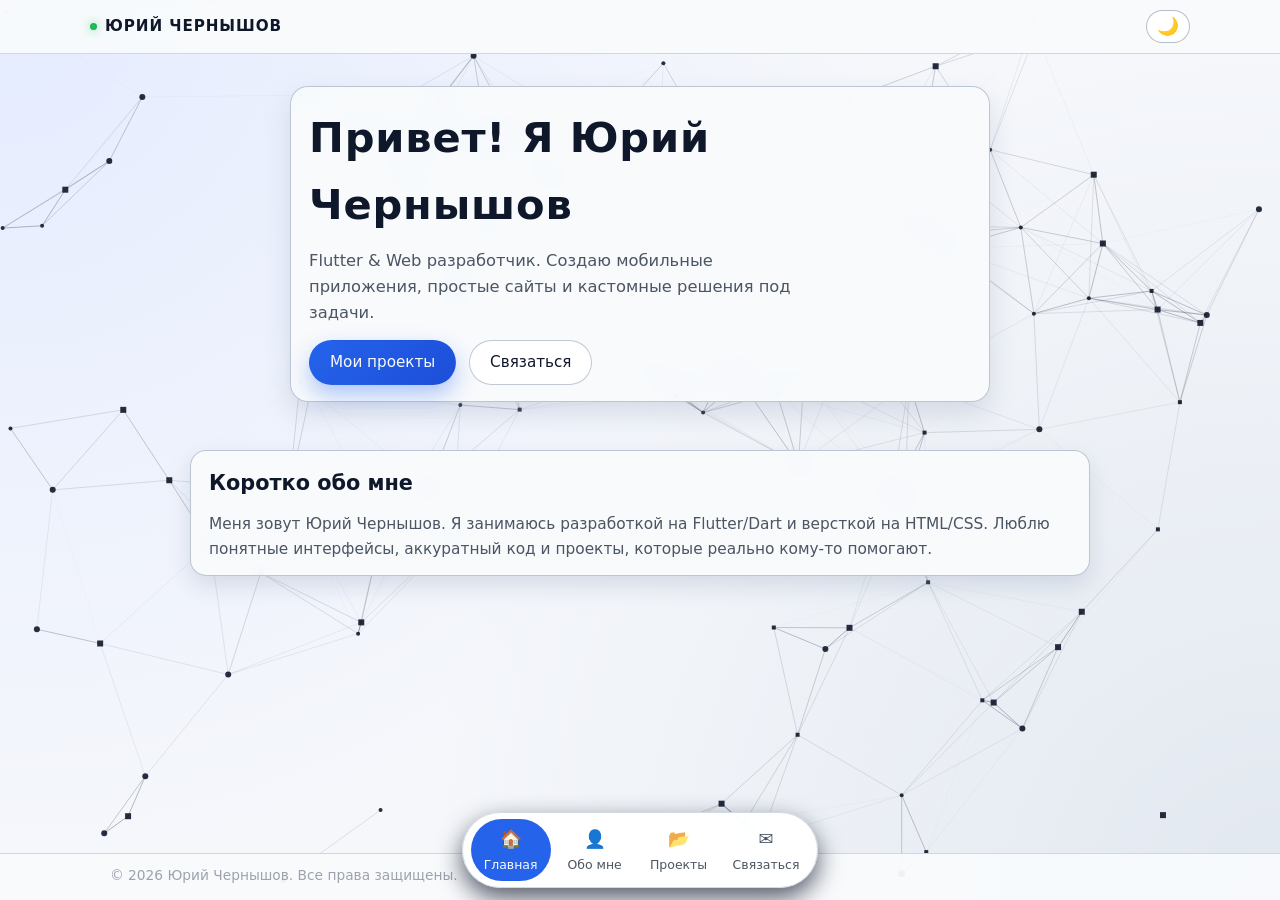
==== commit 7b86098f: "Update index.html" ====
--- a/index.html
+++ b/index.html
@@ -3,7 +3,7 @@
 <head>
     <meta charset="UTF-8">
     <meta name="viewport" content="width=device-width, initial-scale=1.0">
-    <title>Юрий (WinDziV) — Главная</title>
+    <title>Юрий Чернышов — Главная</title>
     <link rel="stylesheet" href="styles.css">
 </head>
 <body class="page-transition">
@@ -13,7 +13,7 @@
 
     <header class="topbar">
         <div class="topbar-inner container">
-            <div class="logo">Юрий (WinDziV)</div>
+            <div class="logo">Юрий Чернышов</div>
             <button class="theme-toggle" id="theme-toggle" aria-label="Переключить тему">
                 <span class="theme-toggle-icon" aria-hidden="true">🌙</span>
             </button>
@@ -23,7 +23,7 @@
     <main class="main">
         <section class="hero">
             <div class="container">
-                <h1>Привет! Я Юрий (WinDziV)</h1>
+                <h1>Привет! Я Юрий Чернышов</h1>
                 <p class="subtitle">
                     Flutter & Web разработчик. Создаю мобильные приложения, простые сайты и кастомные решения под задачи.
                 </p>
@@ -38,7 +38,7 @@
             <div class="container">
                 <h2>Коротко обо мне</h2>
                 <p>
-                    Меня зовут Юрий (WinDziV). Я занимаюсь разработкой на Flutter/Dart и версткой на HTML/CSS.
+                    Меня зовут Юрий Чернышов. Я занимаюсь разработкой на Flutter/Dart и версткой на HTML/CSS.
                     Люблю понятные интерфейсы, аккуратный код и проекты, которые реально кому‑то помогают.
                 </p>
             </div>
@@ -47,7 +47,7 @@
 
     <footer class="footer">
         <div class="container">
-            <p>&copy; 2026 Юрий (WinDziV). Все права защищены.</p>
+            <p>&copy; 2026 Юрий Чернышов. Все права защищены.</p>
         </div>
     </footer>
 
@@ -76,4 +76,4 @@
 
 <script src="script.js"></script>
 </body>
-</html>+</html>
--- a/styles.css
+++ b/styles.css
@@ -97,7 +97,6 @@
     z-index: -2;
 }
 
-
 /* ===== ПЛАВНЫЙ FADE ПЕРЕХОД МЕЖДУ СТРАНИЦАМИ ===== */
 
 body.page-transition {
@@ -119,6 +118,13 @@
     max-width: 1100px;
     margin: 0 auto;
     padding: 0 20px;
+}
+
+/* На очень маленьких экранах — чуть больше воздуха по бокам */
+@media (max-width: 480px) {
+    .container {
+        padding: 0 18px;
+    }
 }
 
 /* ===== ВЕРХНЯЯ ПАНЕЛЬ ===== */
@@ -401,6 +407,20 @@
     color: #1e3a8a;
 }
 
+/* ===== ПРОЕКТЫ: МОБИЛЬНЫЙ ВИД (плитки уже и не прилипают) ===== */
+
+@media (max-width: 480px) {
+    .projects-grid {
+        grid-template-columns: minmax(0, 1fr);
+        justify-items: center;
+    }
+
+    .project-panel {
+        width: 100%;
+        max-width: 320px;
+    }
+}
+
 /* Контакты */
 
 .contact-subtitle {
@@ -461,6 +481,20 @@
     border-color: rgba(29, 78, 216, 0.9);
 }
 
+/* Контакты: мобильный вид — карточки тоже не во всю ширину */
+
+@media (max-width: 480px) {
+    .contact-list {
+        grid-template-columns: minmax(0, 1fr);
+        justify-items: center;
+    }
+
+    .contact-item {
+        width: 100%;
+        max-width: 320px;
+    }
+}
+
 /* Footer */
 
 .footer {
@@ -546,6 +580,6 @@
     .about-section .container,
     .projects-section .container,
     .contact-section .container {
-        padding: 14px 14px 12px;
+        padding: 18px 18px 14px;
     }
 }
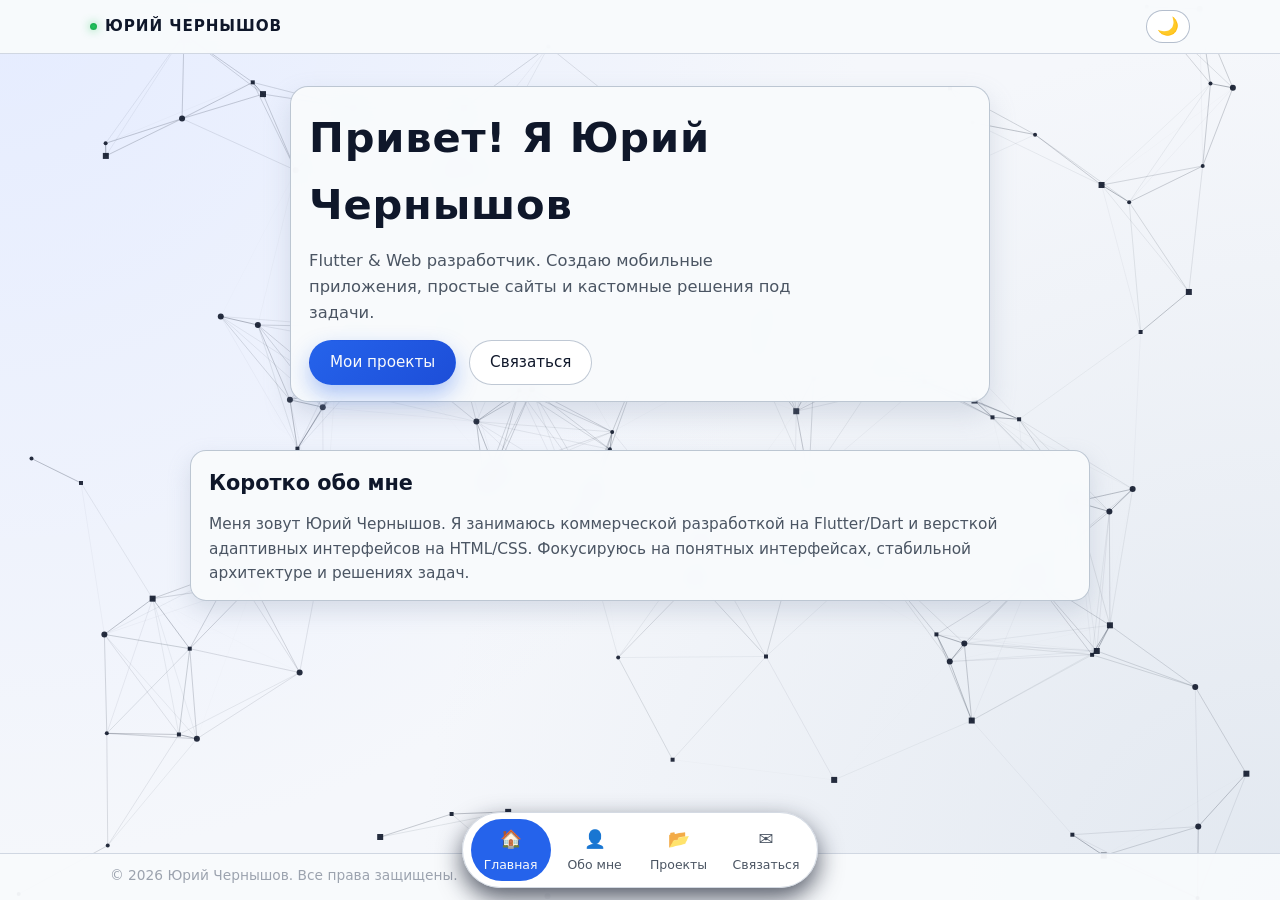
==== commit 8f38643a: "Update index.html" ====
--- a/index.html
+++ b/index.html
@@ -35,14 +35,14 @@
         </section>
 
         <section class="about-section">
-            <div class="container">
-                <h2>Коротко обо мне</h2>
-                <p>
-                    Меня зовут Юрий Чернышов. Я занимаюсь разработкой на Flutter/Dart и версткой на HTML/CSS.
-                    Люблю понятные интерфейсы, аккуратный код и проекты, которые реально кому‑то помогают.
-                </p>
-            </div>
-        </section>
+    <div class="container">
+        <h2>Коротко обо мне</h2>
+        <p>
+            Меня зовут Юрий Чернышов. Я занимаюсь коммерческой разработкой на Flutter/Dart и версткой адаптивных интерфейсов на HTML/CSS.
+            Фокусируюсь на понятных интерфейсах, стабильной архитектуре и решениях задач.
+        </p>
+    </div>
+</section>
     </main>
 
     <footer class="footer">
